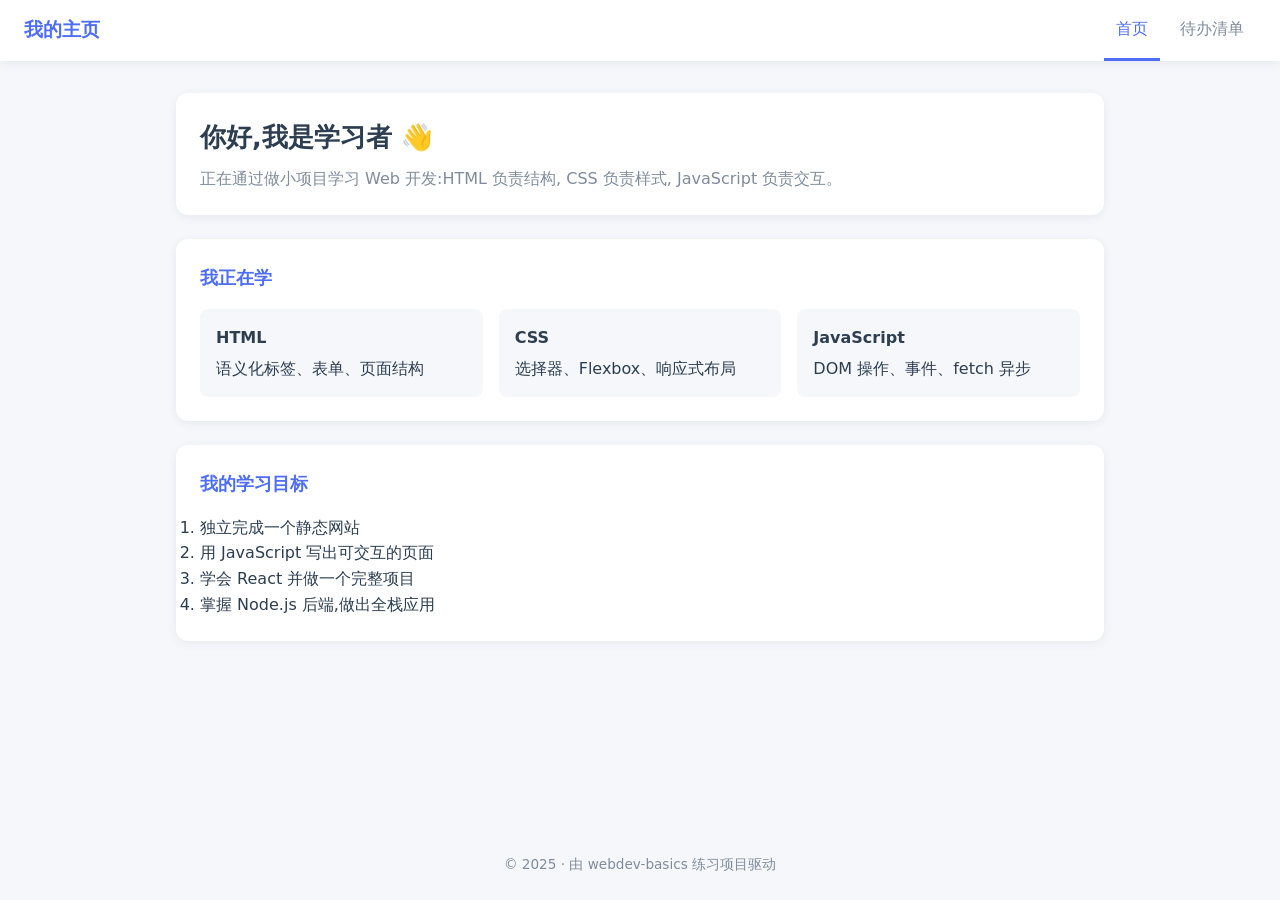
==== index.html @ 81d2195d "第一阶段:前端三件套练习骨架" ====
<!DOCTYPE html>
<!-- 学习要点:文档结构、语义化标签、常用标签 -->
<html lang="zh-CN">
<head>
  <meta charset="UTF-8">
  <meta name="viewport" content="width=device-width, initial-scale=1.0">
  <title>我的个人主页 · webdev-basics</title>
  <link rel="stylesheet" href="style.css">
</head>
<body>
  <!-- 顶部导航:语义化标签 nav -->
  <header class="navbar">
    <a class="logo" href="index.html">我的主页</a>
    <nav>
      <a class="active" href="index.html">首页</a>
      <a href="todo.html">待办清单</a>
    </nav>
  </header>

  <main class="container">
    <!-- 简介卡片 -->
    <section class="card">
      <h1>你好,我是学习者 👋</h1>
      <p class="muted">正在通过做小项目学习 Web 开发:HTML 负责结构, CSS 负责样式, JavaScript 负责交互。</p>
    </section>

    <!-- 技能卡片:Flexbox 布局演示 -->
    <section class="card">
      <h2>我正在学</h2>
      <div class="skills">
        <div class="skill-item">
          <h3>HTML</h3>
          <p>语义化标签、表单、页面结构</p>
        </div>
        <div class="skill-item">
          <h3>CSS</h3>
          <p>选择器、Flexbox、响应式布局</p>
        </div>
        <div class="skill-item">
          <h3>JavaScript</h3>
          <p>DOM 操作、事件、fetch 异步</p>
        </div>
      </div>
    </section>

    <!-- 目标列表:有序列表 ol 演示 -->
    <section class="card">
      <h2>我的学习目标</h2>
      <ol>
        <li>独立完成一个静态网站</li>
        <li>用 JavaScript 写出可交互的页面</li>
        <li>学会 React 并做一个完整项目</li>
        <li>掌握 Node.js 后端,做出全栈应用</li>
      </ol>
    </section>
  </main>

  <footer class="footer">
    © 2025 · 由 webdev-basics 练习项目驱动
  </footer>
</body>
</html>
---- style.css ----
/* ============================================================
   webdev-basics 共享样式
   学习要点:选择器、CSS 变量、盒模型、Flexbox、响应式
   ============================================================ */

/* ---- CSS 变量:一处定义,全局复用 ---- */
:root {
  --color-bg: #f6f7fb;
  --color-card: #ffffff;
  --color-text: #2c3e50;
  --color-muted: #7f8c9b;
  --color-primary: #4f6ef7;
  --color-primary-dark: #3b56d8;
  --color-danger: #e74c3c;
  --radius: 12px;
  --shadow: 0 2px 10px rgba(44, 62, 80, 0.08);
}

/* ---- 基础重置:统一不同浏览器的默认表现 ---- */
* {
  /* 盒模型:padding/border 计入宽度,布局更好算 */
  box-sizing: border-box;
  margin: 0;
  padding: 0;
}

body {
  font-family: "Segoe UI", "Microsoft YaHei", system-ui, sans-serif;
  background: var(--color-bg);
  color: var(--color-text);
  line-height: 1.6;
  min-height: 100vh;
  display: flex;
  flex-direction: column;
}

/* ---- 顶部导航:Flexbox 水平排列 ---- */
.navbar {
  background: var(--color-card);
  box-shadow: var(--shadow);
  padding: 0 1.5rem;
  display: flex;
  align-items: center;
  justify-content: space-between;
  position: sticky;
  top: 0;
}

.navbar .logo {
  font-size: 1.2rem;
  font-weight: 700;
  color: var(--color-primary);
  text-decoration: none;
}

.navbar nav {
  display: flex;
  gap: 0.5rem;
}

.navbar nav a {
  color: var(--color-muted);
  text-decoration: none;
  padding: 1rem 0.75rem;
  border-bottom: 3px solid transparent;
}

.navbar nav a:hover,
.navbar nav a.active {
  color: var(--color-primary);
  border-bottom-color: var(--color-primary);
}

/* ---- 内容区:卡片布局(Flex 换行) ---- */
.container {
  width: 100%;
  max-width: 960px;
  margin: 2rem auto;
  padding: 0 1rem;
  flex: 1;
}

.card {
  background: var(--color-card);
  border-radius: var(--radius);
  box-shadow: var(--shadow);
  padding: 1.5rem;
  margin-bottom: 1.5rem;
}

.card h1 {
  font-size: 1.6rem;
  margin-bottom: 0.5rem;
}

.card h2 {
  font-size: 1.15rem;
  margin-bottom: 1rem;
  color: var(--color-primary);
}

.muted {
  color: var(--color-muted);
}

/* 技能卡片行:Flexbox 水平排列,窄屏自动换行 */
.skills {
  display: flex;
  flex-wrap: wrap;
  gap: 1rem;
}

.skill-item {
  flex: 1 1 200px;
  background: var(--color-bg);
  border-radius: 8px;
  padding: 1rem;
}

.skill-item h3 {
  font-size: 1rem;
  margin-bottom: 0.35rem;
}

/* ---- 表单控件(待办页面用) ---- */
.form-row {
  display: flex;
  gap: 0.5rem;
  margin-bottom: 1rem;
}

input[type="text"] {
  flex: 1;
  padding: 0.6rem 0.9rem;
  border: 1px solid #d5dbe5;
  border-radius: 8px;
  font-size: 1rem;
}

input[type="text"]:focus {
  outline: 2px solid var(--color-primary);
  outline-offset: 1px;
}

button {
  padding: 0.6rem 1.2rem;
  border: none;
  border-radius: 8px;
  font-size: 1rem;
  cursor: pointer;
  background: var(--color-primary);
  color: #fff;
}

button:hover {
  background: var(--color-primary-dark);
}

button.danger {
  background: transparent;
  color: var(--color-danger);
  padding: 0.3rem 0.6rem;
}

button.danger:hover {
  background: #fdecea;
}

/* 待办列表项:Flex 布局(勾选 | 文本 | 删除按钮) */
.todo-list {
  list-style: none;
}

.todo-item {
  display: flex;
  align-items: center;
  gap: 0.75rem;
  padding: 0.65rem 0;
  border-bottom: 1px solid #eef1f6;
}

.todo-item:last-child {
  border-bottom: none;
}

.todo-item input[type="checkbox"] {
  width: 1.1rem;
  height: 1.1rem;
  accent-color: var(--color-primary);
}

.todo-item .todo-text {
  flex: 1;
}

.todo-item.done .todo-text {
  text-decoration: line-through;
  color: var(--color-muted);
}

.empty-tip {
  color: var(--color-muted);
  text-align: center;
  padding: 1rem 0;
}

/* ---- 页脚 ---- */
.footer {
  text-align: center;
  color: var(--color-muted);
  font-size: 0.85rem;
  padding: 1.5rem;
}

/* ---- 响应式:屏幕小于 600px 时收窄导航 ---- */
@media (max-width: 600px) {
  .navbar {
    flex-direction: column;
    padding: 0.5rem 1rem;
  }

  .navbar nav a {
    padding: 0.5rem;
  }

  .card {
    padding: 1rem;
  }
}
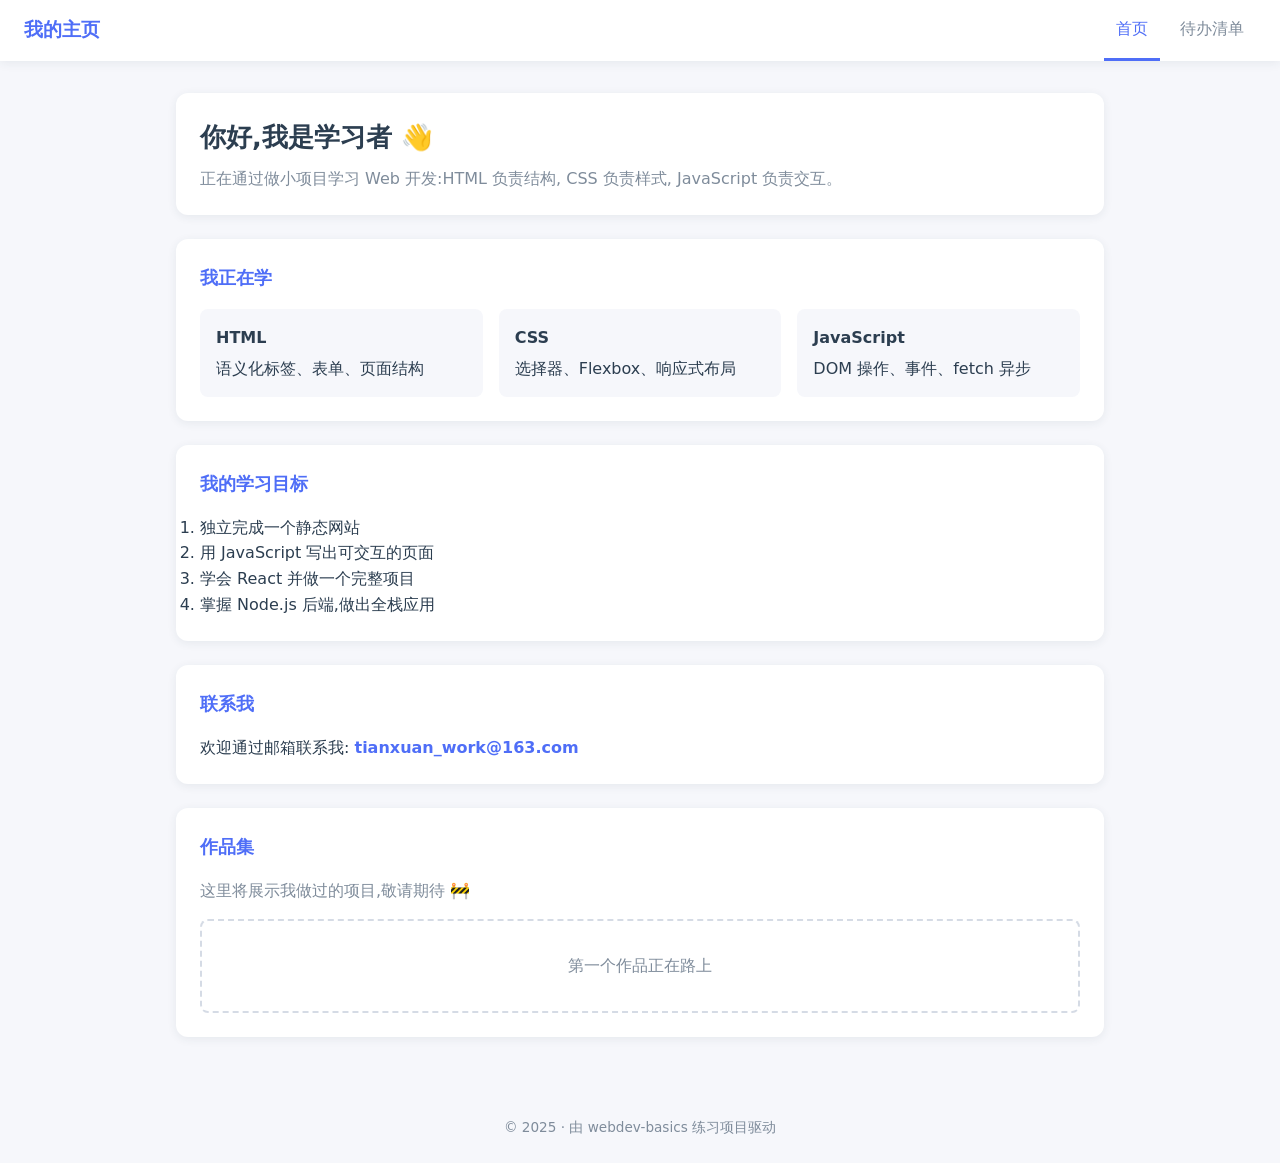
==== commit 1fab4ea8: "个人主页:新增联系方式与作品集占位" ====
--- a/index.html
+++ b/index.html
@@ -53,6 +53,23 @@
         <li>掌握 Node.js 后端,做出全栈应用</li>
       </ol>
     </section>
+
+    <!-- 联系方式:mailto 链接点击即可发邮件 -->
+    <section class="card">
+      <h2>联系我</h2>
+      <p>欢迎通过邮箱联系我:
+        <a class="contact-link" href="mailto:tianxuan_work@163.com">tianxuan_work@163.com</a>
+      </p>
+    </section>
+
+    <!-- 作品集:留空占位,以后每完成一个项目就加一张卡片 -->
+    <section class="card">
+      <h2>作品集</h2>
+      <p class="muted">这里将展示我做过的项目,敬请期待 🚧</p>
+      <div class="projects">
+        <div class="project-placeholder">第一个作品正在路上</div>
+      </div>
+    </section>
   </main>
 
   <footer class="footer">
--- a/style.css
+++ b/style.css
@@ -122,6 +122,34 @@
   margin-bottom: 0.35rem;
 }
 
+/* 联系方式链接 */
+.contact-link {
+  color: var(--color-primary);
+  font-weight: 600;
+  text-decoration: none;
+}
+
+.contact-link:hover {
+  text-decoration: underline;
+}
+
+/* 作品集:留空占位(虚线框提示) */
+.projects {
+  display: flex;
+  flex-wrap: wrap;
+  gap: 1rem;
+  margin-top: 1rem;
+}
+
+.project-placeholder {
+  flex: 1 1 200px;
+  border: 2px dashed #d5dbe5;
+  border-radius: 8px;
+  padding: 2rem 1rem;
+  text-align: center;
+  color: var(--color-muted);
+}
+
 /* ---- 表单控件(待办页面用) ---- */
 .form-row {
   display: flex;
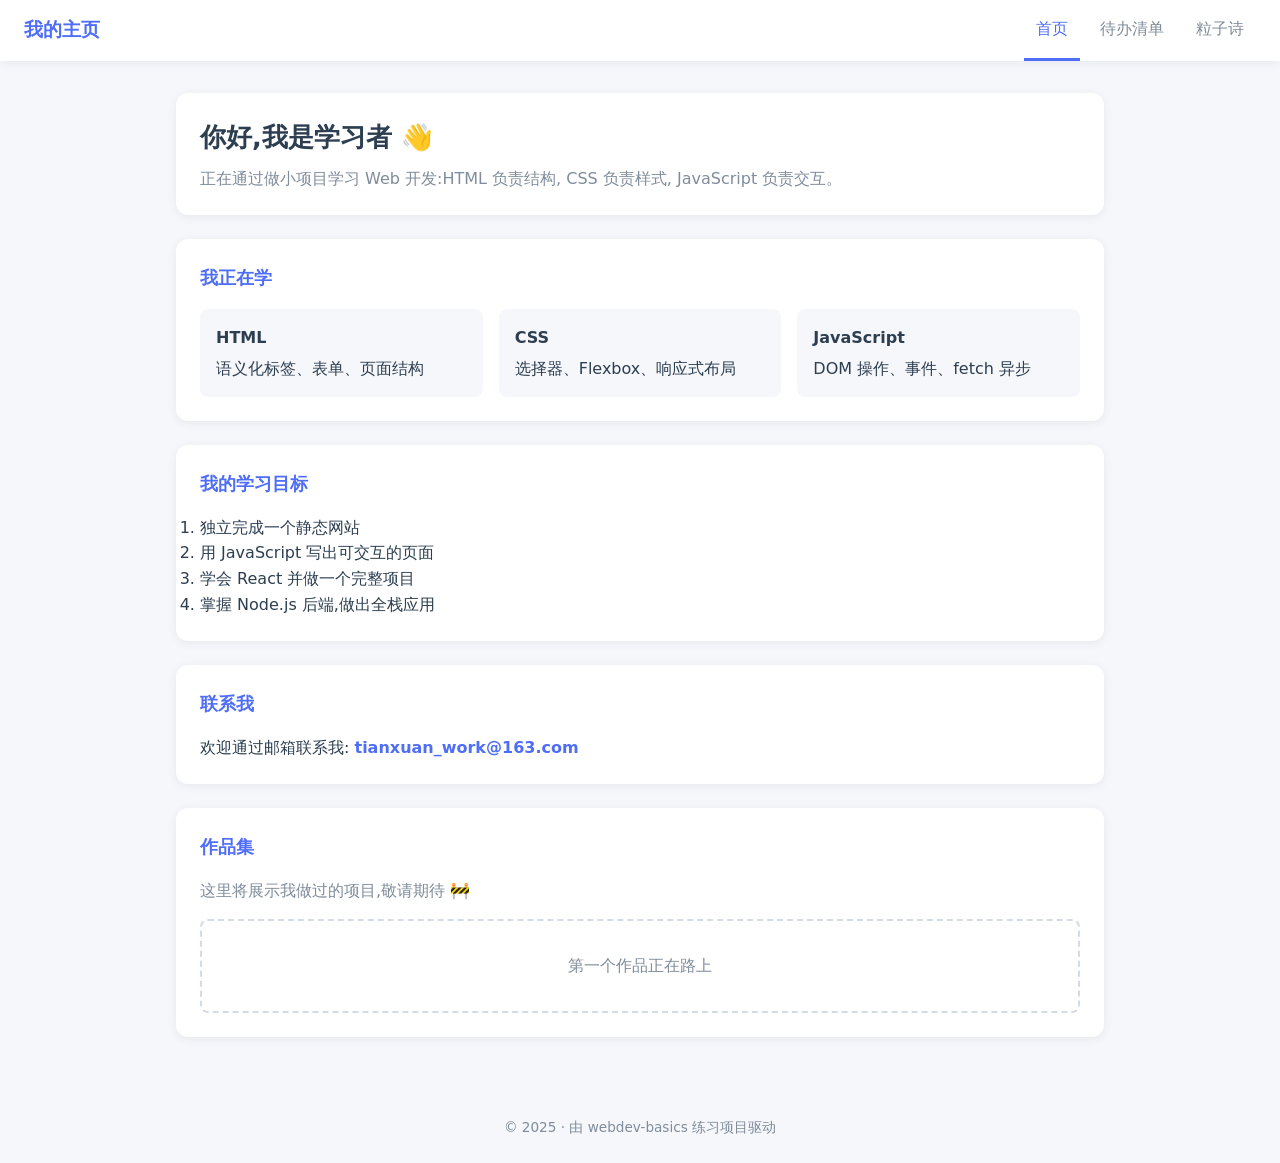
==== commit 674ef80c: "粒子诗:李贺《苦昼短》文字随鼠标聚散效果" ====
--- a/index.html
+++ b/index.html
@@ -14,6 +14,7 @@
     <nav>
       <a class="active" href="index.html">首页</a>
       <a href="todo.html">待办清单</a>
+      <a href="poem.html">粒子诗</a>
     </nav>
   </header>
 
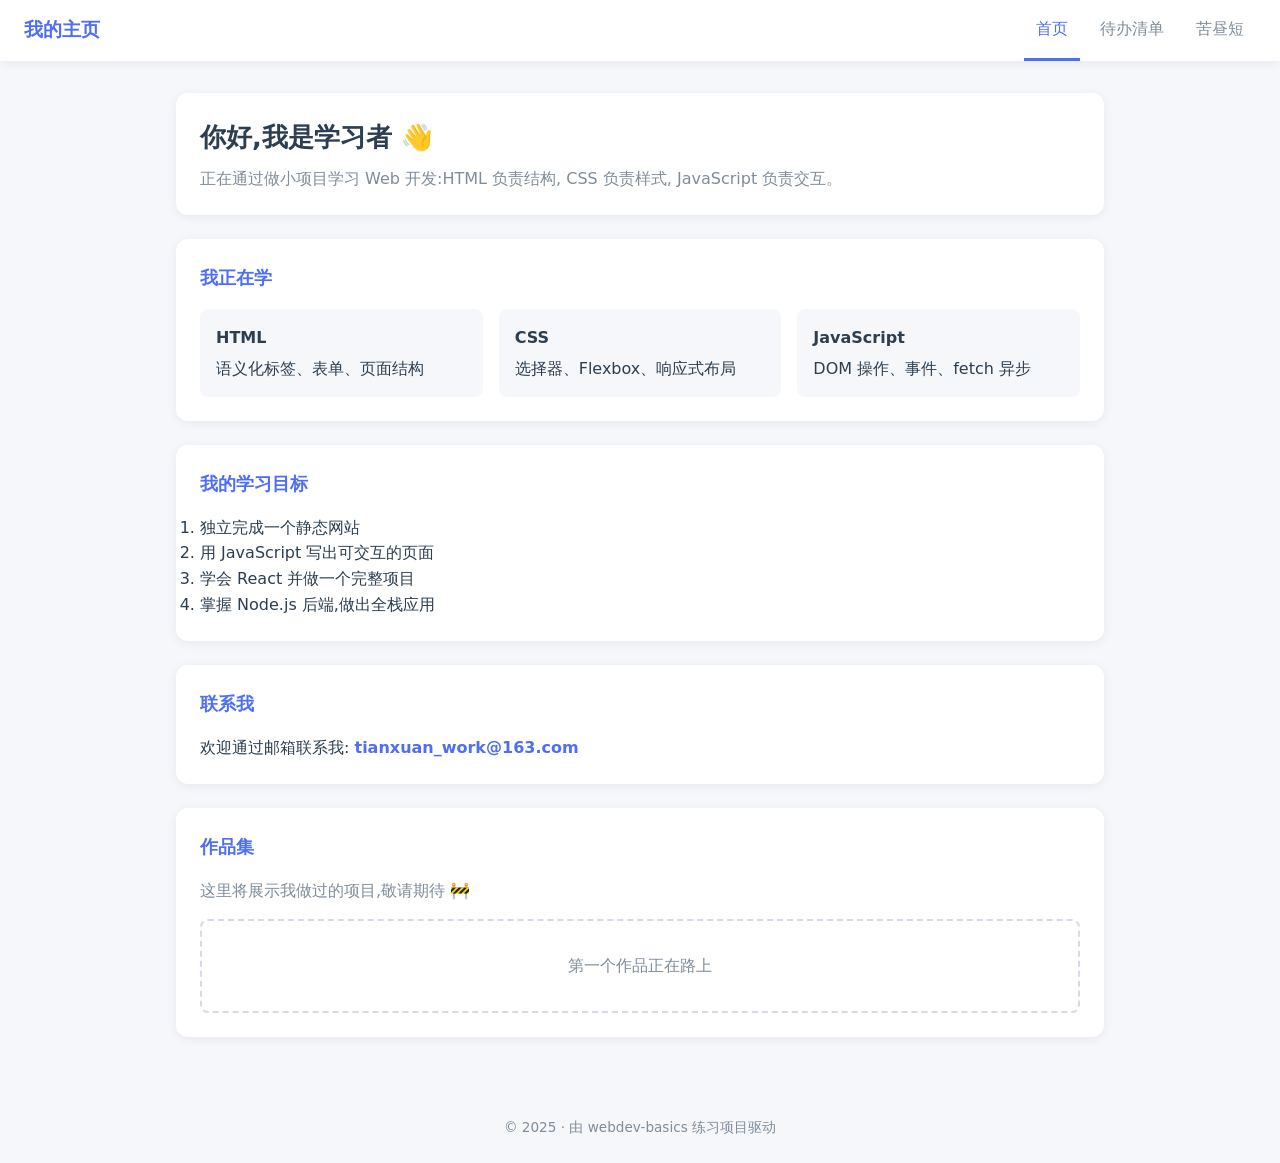
==== commit 8c95070d: "文字聚散(整体版):逐字为整体,鼠标推散离开回归;粒子版改名保留" ====
--- a/index.html
+++ b/index.html
@@ -14,7 +14,7 @@
     <nav>
       <a class="active" href="index.html">首页</a>
       <a href="todo.html">待办清单</a>
-      <a href="poem.html">粒子诗</a>
+      <a href="poem.html">苦昼短</a>
     </nav>
   </header>
 
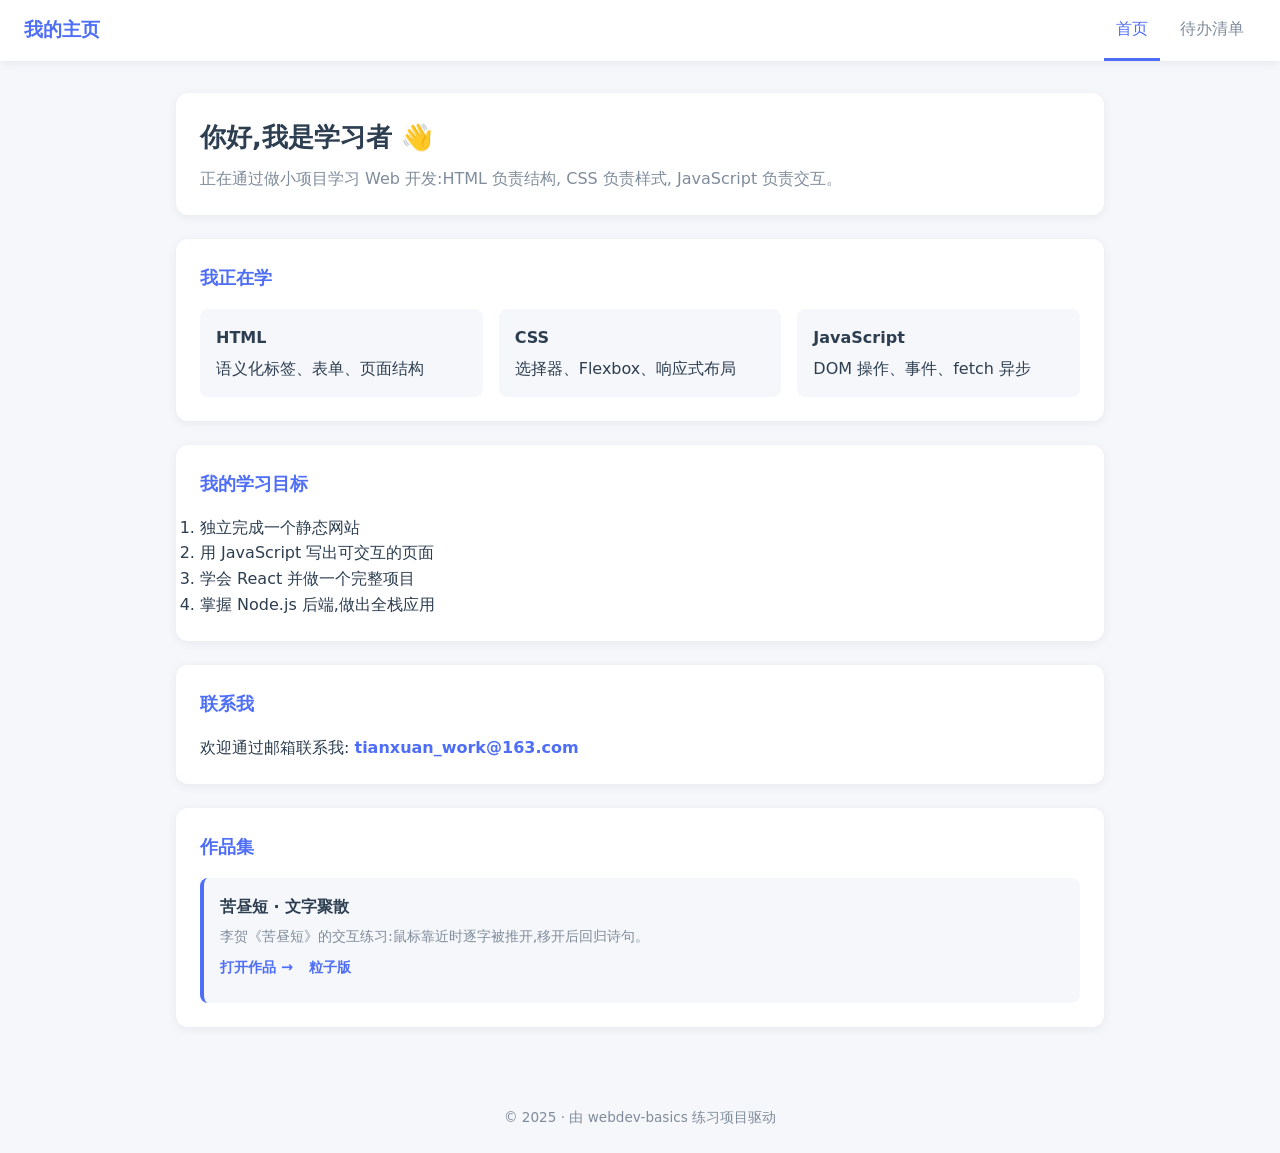
==== commit 65e3ab18: "作品集:苦昼短链接从导航移入作品集,加项目卡片样式" ====
--- a/index.html
+++ b/index.html
@@ -14,7 +14,6 @@
     <nav>
       <a class="active" href="index.html">首页</a>
       <a href="todo.html">待办清单</a>
-      <a href="poem.html">苦昼短</a>
     </nav>
   </header>
 
@@ -63,12 +62,18 @@
       </p>
     </section>
 
-    <!-- 作品集:留空占位,以后每完成一个项目就加一张卡片 -->
+    <!-- 作品集:每个完成的项目放一张卡片 -->
     <section class="card">
       <h2>作品集</h2>
-      <p class="muted">这里将展示我做过的项目,敬请期待 🚧</p>
       <div class="projects">
-        <div class="project-placeholder">第一个作品正在路上</div>
+        <div class="project-item">
+          <h3>苦昼短 · 文字聚散</h3>
+          <p>李贺《苦昼短》的交互练习:鼠标靠近时逐字被推开,移开后回归诗句。</p>
+          <p class="project-links">
+            <a href="poem.html">打开作品 →</a>
+            <a href="particle-poem.html">粒子版</a>
+          </p>
+        </div>
       </div>
     </section>
   </main>
--- a/style.css
+++ b/style.css
@@ -133,7 +133,7 @@
   text-decoration: underline;
 }
 
-/* 作品集:留空占位(虚线框提示) */
+/* 作品集:项目卡片 */
 .projects {
   display: flex;
   flex-wrap: wrap;
@@ -141,13 +141,40 @@
   margin-top: 1rem;
 }
 
-.project-placeholder {
-  flex: 1 1 200px;
-  border: 2px dashed #d5dbe5;
-  border-radius: 8px;
-  padding: 2rem 1rem;
-  text-align: center;
-  color: var(--color-muted);
+.project-item {
+  flex: 1 1 260px;
+  background: var(--color-bg);
+  border-radius: 8px;
+  padding: 1rem;
+  border-left: 4px solid var(--color-primary);
+}
+
+.project-item h3 {
+  font-size: 1rem;
+  margin-bottom: 0.35rem;
+  color: var(--color-text);
+}
+
+.project-item p {
+  font-size: 0.9rem;
+  color: var(--color-muted);
+  margin-bottom: 0.5rem;
+}
+
+.project-links {
+  display: flex;
+  gap: 1rem;
+}
+
+.project-links a {
+  color: var(--color-primary);
+  text-decoration: none;
+  font-weight: 600;
+  font-size: 0.9rem;
+}
+
+.project-links a:hover {
+  text-decoration: underline;
 }
 
 /* ---- 表单控件(待办页面用) ---- */
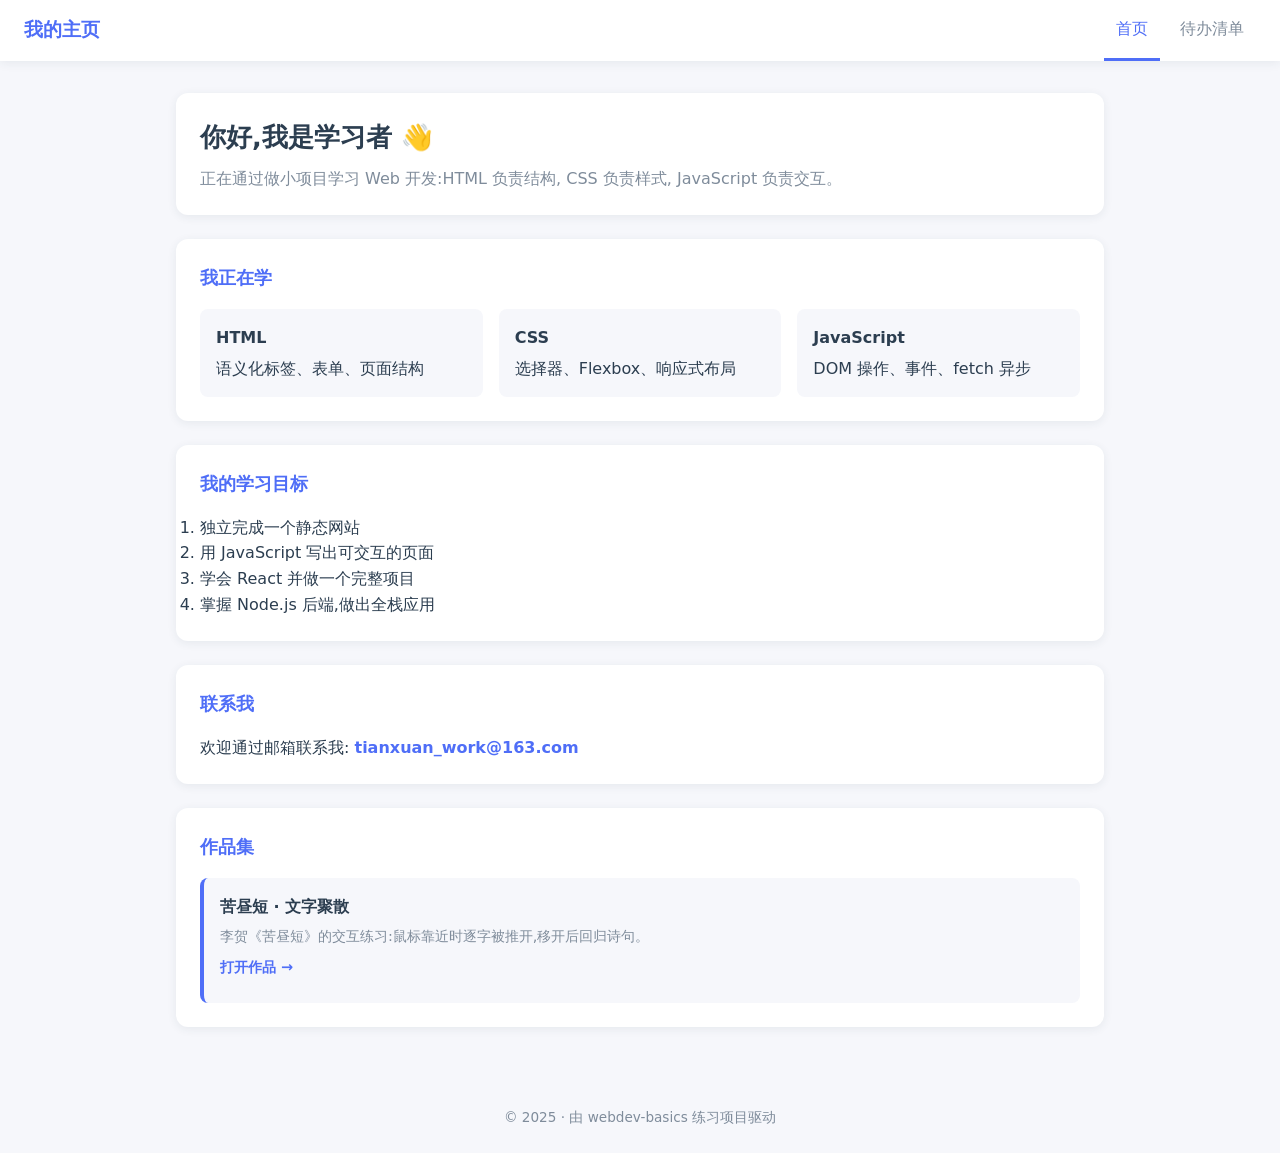
==== commit d96cfd4a: "删除粒子版:文字分辨率低,保留逐字整体版" ====
--- a/index.html
+++ b/index.html
@@ -71,7 +71,6 @@
           <p>李贺《苦昼短》的交互练习:鼠标靠近时逐字被推开,移开后回归诗句。</p>
           <p class="project-links">
             <a href="poem.html">打开作品 →</a>
-            <a href="particle-poem.html">粒子版</a>
           </p>
         </div>
       </div>
